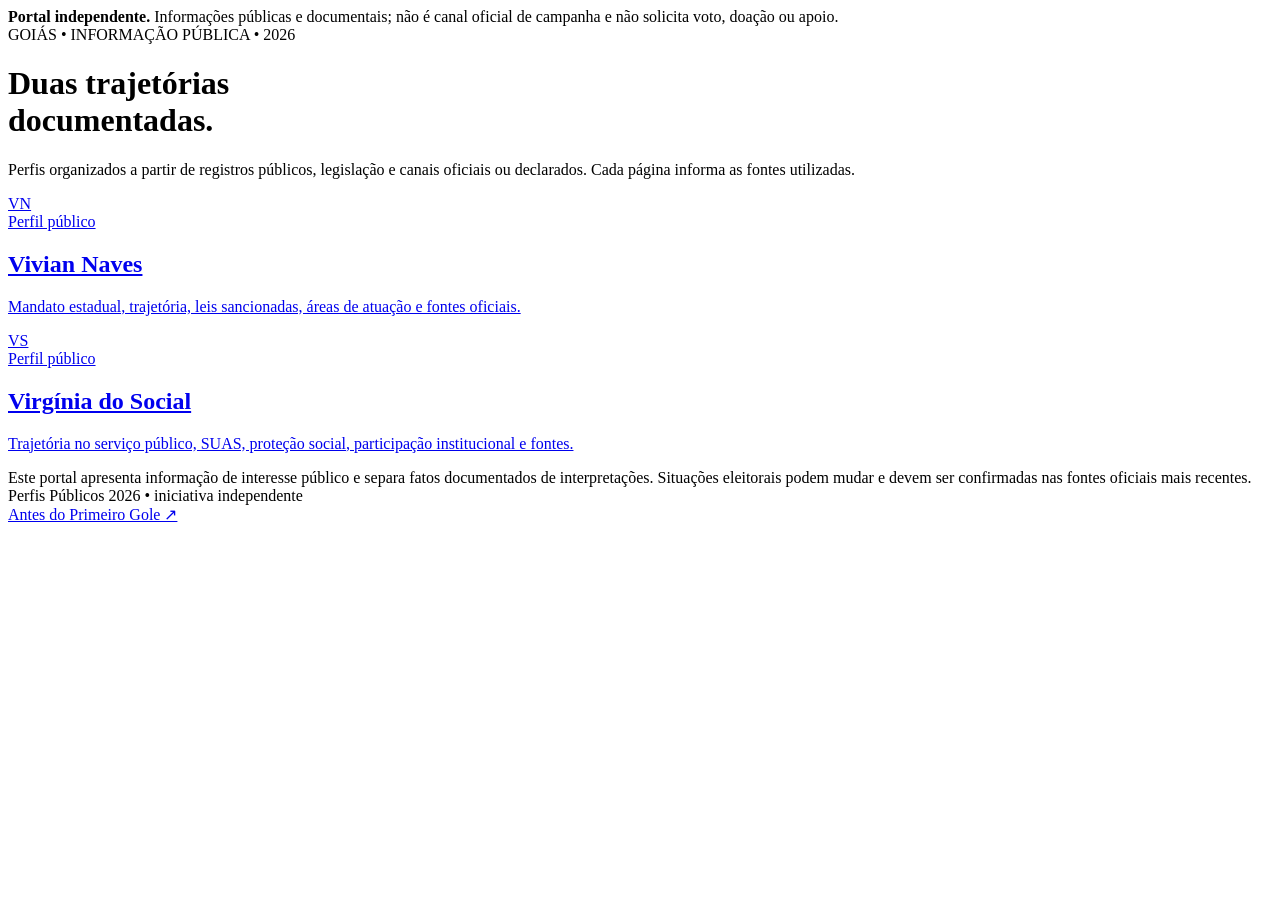
==== docs/index.html @ 51c9c421 "Prepare Pages root in docs" ====
<!doctype html><html lang="pt-BR"><head><meta charset="utf-8"><meta name="viewport" content="width=device-width,initial-scale=1"><meta name="description" content="Portal independente de informações públicas sobre Vivian Naves e Virgínia do Social, com fontes e canais públicos."><title>Perfis públicos 2026 — Vivian Naves e Virgínia do Social</title><link rel="stylesheet" href="assets/styles.css"></head><body><div class="notice"><div class="wrap"><strong>Portal independente.</strong> Informações públicas e documentais; não é canal oficial de campanha e não solicita voto, doação ou apoio.</div></div><main class="chooser"><div class="wrap"><span class="eyebrow">GOIÁS • INFORMAÇÃO PÚBLICA • 2026</span><h1>Duas trajetórias<br><span>documentadas.</span></h1><p class="lead">Perfis organizados a partir de registros públicos, legislação e canais oficiais ou declarados. Cada página informa as fontes utilizadas.</p><div class="choose-grid"><a class="choose" href="vivian/"><div class="profile-mark" aria-hidden="true">VN</div><div class="copy"><span class="tag">Perfil público</span><h2>Vivian Naves</h2><p>Mandato estadual, trajetória, leis sancionadas, áreas de atuação e fontes oficiais.</p></div></a><a class="choose" href="virginia/"><div class="profile-mark" aria-hidden="true">VS</div><div class="copy"><span class="tag">Perfil público</span><h2>Virgínia do Social</h2><p>Trajetória no serviço público, SUAS, proteção social, participação institucional e fontes.</p></div></a></div><div class="independent">Este portal apresenta informação de interesse público e separa fatos documentados de interpretações. Situações eleitorais podem mudar e devem ser confirmadas nas fontes oficiais mais recentes.</div></div></main><footer class="footer"><div class="wrap footer-grid"><div>Perfis Públicos 2026 • iniciativa independente</div><a href="https://rafaeel147-sketch.github.io/antes-do-primeiro-gole1/" target="_blank" rel="noopener">Antes do Primeiro Gole ↗</a></div></footer></body></html>
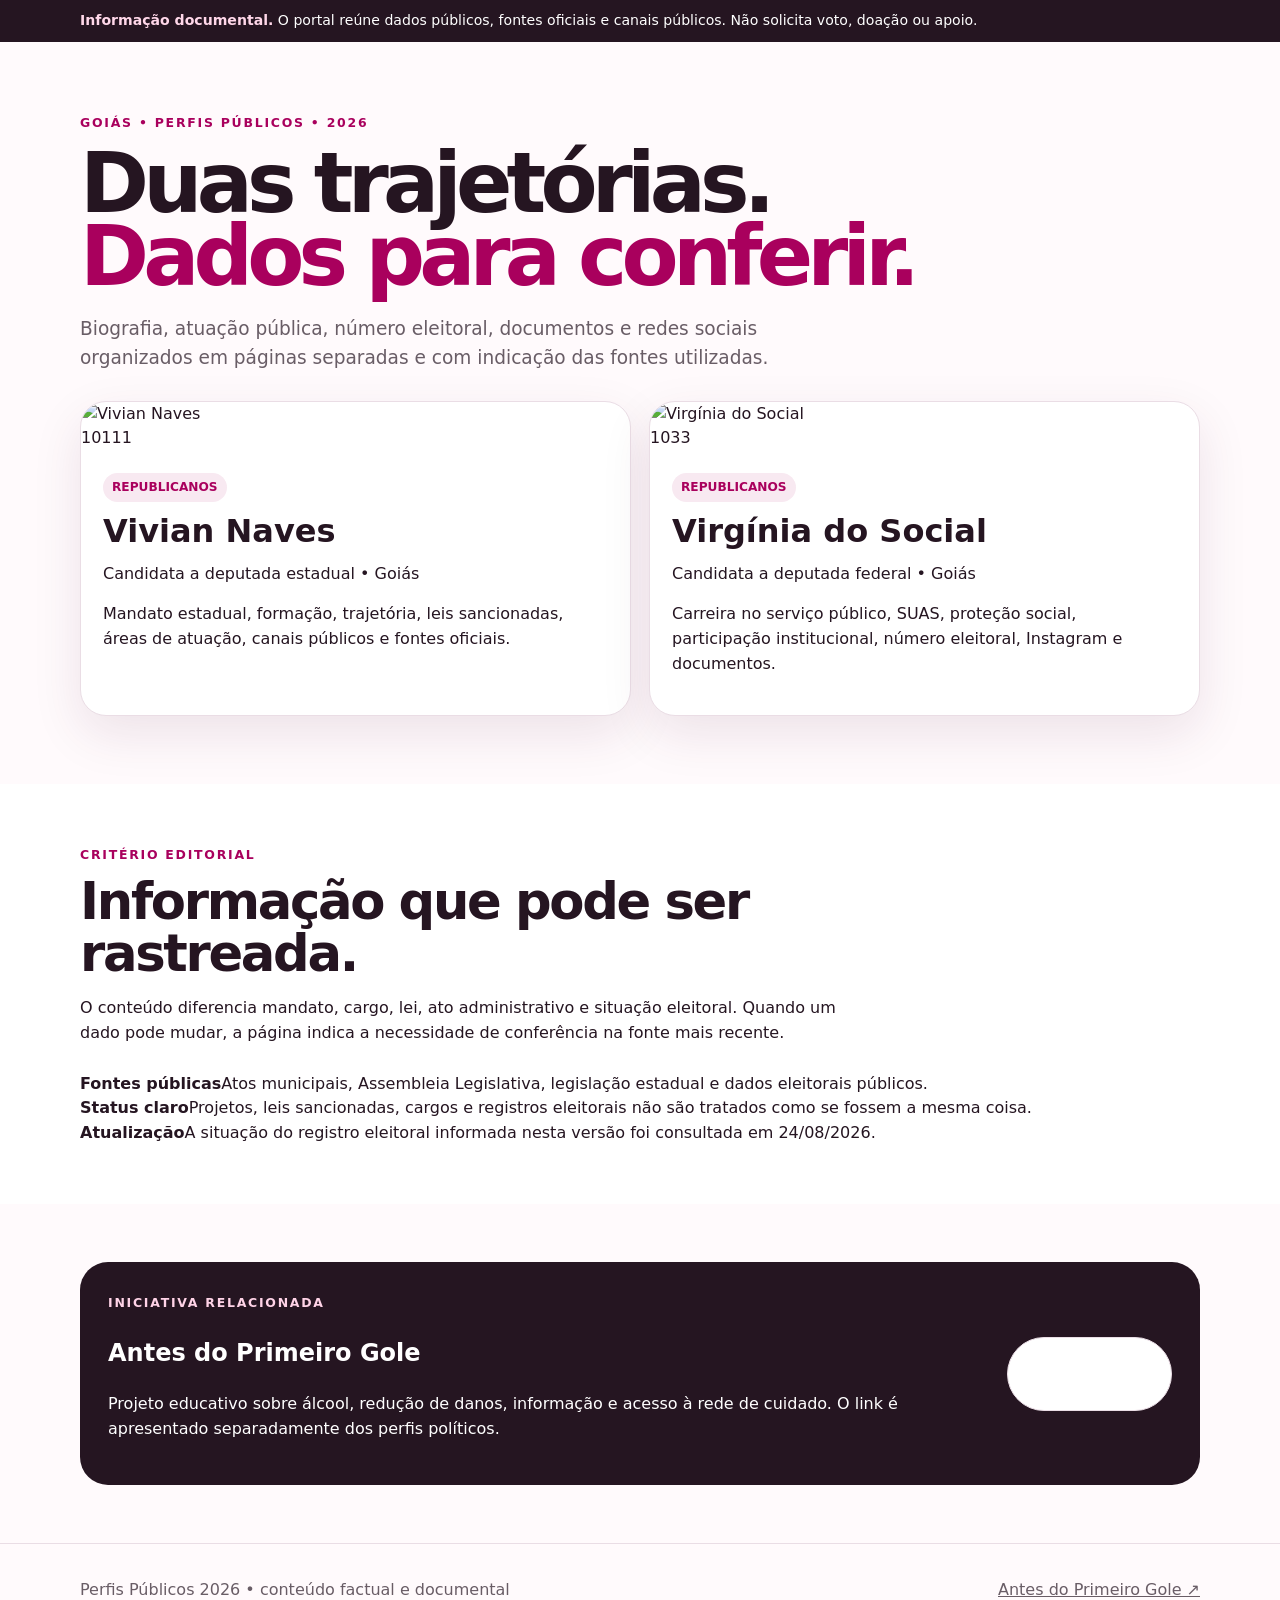
==== commit 70ea8040: "Publicar novo layout informativo" ====
--- a/docs/index.html
+++ b/docs/index.html
@@ -1 +1 @@
-<!doctype html><html lang="pt-BR"><head><meta charset="utf-8"><meta name="viewport" content="width=device-width,initial-scale=1"><meta name="description" content="Portal independente de informações públicas sobre Vivian Naves e Virgínia do Social, com fontes e canais públicos."><title>Perfis públicos 2026 — Vivian Naves e Virgínia do Social</title><link rel="stylesheet" href="assets/styles.css"></head><body><div class="notice"><div class="wrap"><strong>Portal independente.</strong> Informações públicas e documentais; não é canal oficial de campanha e não solicita voto, doação ou apoio.</div></div><main class="chooser"><div class="wrap"><span class="eyebrow">GOIÁS • INFORMAÇÃO PÚBLICA • 2026</span><h1>Duas trajetórias<br><span>documentadas.</span></h1><p class="lead">Perfis organizados a partir de registros públicos, legislação e canais oficiais ou declarados. Cada página informa as fontes utilizadas.</p><div class="choose-grid"><a class="choose" href="vivian/"><div class="profile-mark" aria-hidden="true">VN</div><div class="copy"><span class="tag">Perfil público</span><h2>Vivian Naves</h2><p>Mandato estadual, trajetória, leis sancionadas, áreas de atuação e fontes oficiais.</p></div></a><a class="choose" href="virginia/"><div class="profile-mark" aria-hidden="true">VS</div><div class="copy"><span class="tag">Perfil público</span><h2>Virgínia do Social</h2><p>Trajetória no serviço público, SUAS, proteção social, participação institucional e fontes.</p></div></a></div><div class="independent">Este portal apresenta informação de interesse público e separa fatos documentados de interpretações. Situações eleitorais podem mudar e devem ser confirmadas nas fontes oficiais mais recentes.</div></div></main><footer class="footer"><div class="wrap footer-grid"><div>Perfis Públicos 2026 • iniciativa independente</div><a href="https://rafaeel147-sketch.github.io/antes-do-primeiro-gole1/" target="_blank" rel="noopener">Antes do Primeiro Gole ↗</a></div></footer></body></html>+<!doctype html><html lang="pt-BR"><head><meta charset="utf-8"><meta name="viewport" content="width=device-width,initial-scale=1"><meta name="description" content="Perfis informativos de Vivian Naves e Virgínia do Social, com dados públicos, trajetória, números eleitorais e fontes documentais."><title>Perfis públicos 2026 — Vivian Naves e Virgínia do Social</title><link rel="stylesheet" href="assets/styles.css"></head><body><div class="notice"><div class="wrap"><strong>Informação documental.</strong> O portal reúne dados públicos, fontes oficiais e canais públicos. Não solicita voto, doação ou apoio.</div></div><main class="chooser"><div class="wrap"><span class="eyebrow">GOIÁS • PERFIS PÚBLICOS • 2026</span><h1>Duas trajetórias.<br><span>Dados para conferir.</span></h1><p class="lead">Biografia, atuação pública, número eleitoral, documentos e redes sociais organizados em páginas separadas e com indicação das fontes utilizadas.</p><div class="choose-grid"><a class="choose" href="vivian/"><div class="choose-photo"><img src="assets/vivian.jpg" alt="Vivian Naves"><div class="choose-number">10111</div></div><div class="copy"><span class="tag">REPUBLICANOS</span><h2>Vivian Naves</h2><div class="candidate-meta">Candidata a deputada estadual • Goiás</div><p>Mandato estadual, formação, trajetória, leis sancionadas, áreas de atuação, canais públicos e fontes oficiais.</p></div></a><a class="choose" href="virginia/"><div class="choose-photo"><img src="assets/virginia.jpg" alt="Virgínia do Social"><div class="choose-number">1033</div></div><div class="copy"><span class="tag">REPUBLICANOS</span><h2>Virgínia do Social</h2><div class="candidate-meta">Candidata a deputada federal • Goiás</div><p>Carreira no serviço público, SUAS, proteção social, participação institucional, número eleitoral, Instagram e documentos.</p></div></a></div></div></main><section class="section alt"><div class="wrap"><div class="section-head"><span class="eyebrow">Critério editorial</span><h2>Informação que pode ser rastreada.</h2><p>O conteúdo diferencia mandato, cargo, lei, ato administrativo e situação eleitoral. Quando um dado pode mudar, a página indica a necessidade de conferência na fonte mais recente.</p></div><div class="method-grid"><div class="method"><b>Fontes públicas</b>Atos municipais, Assembleia Legislativa, legislação estadual e dados eleitorais públicos.</div><div class="method"><b>Status claro</b>Projetos, leis sancionadas, cargos e registros eleitorais não são tratados como se fossem a mesma coisa.</div><div class="method"><b>Atualização</b>A situação do registro eleitoral informada nesta versão foi consultada em 24/08/2026.</div></div></div></section><section class="section"><div class="wrap"><div class="initiative"><div><span class="eyebrow" style="color:#ffd3e7">Iniciativa relacionada</span><h2>Antes do Primeiro Gole</h2><p>Projeto educativo sobre álcool, redução de danos, informação e acesso à rede de cuidado. O link é apresentado separadamente dos perfis políticos.</p></div><a class="btn" href="https://rafaeel147-sketch.github.io/antes-do-primeiro-gole1/" target="_blank" rel="noopener">Conhecer projeto ↗</a></div></div></section><footer class="footer"><div class="wrap footer-grid"><div>Perfis Públicos 2026 • conteúdo factual e documental</div><a href="https://rafaeel147-sketch.github.io/antes-do-primeiro-gole1/" target="_blank" rel="noopener">Antes do Primeiro Gole ↗</a></div></footer></body></html>
--- a/docs/assets/styles.css
+++ b/docs/assets/styles.css
@@ -0,0 +1 @@
+:root{--bg:#fffafc;--ink:#251521;--muted:#695d66;--line:#eadde5;--pink:#a9005d;--soft:#f8e9f1;--card:#fff;--shadow:0 18px 50px rgba(75,20,55,.10)}*{box-sizing:border-box}html{scroll-behavior:smooth}body{margin:0;font-family:Inter,system-ui,-apple-system,Segoe UI,Roboto,Arial,sans-serif;background:var(--bg);color:var(--ink);line-height:1.55}a{color:inherit}.wrap{width:min(1120px,calc(100% - 32px));margin:auto}.notice{background:#251521;color:#fff;font-size:.88rem;padding:10px 0}.notice strong{color:#ffd7e9}.top{position:sticky;top:0;z-index:10;background:rgba(255,250,252,.94);backdrop-filter:blur(14px);border-bottom:1px solid var(--line)}.nav{min-height:72px;display:flex;align-items:center;justify-content:space-between;gap:18px}.brand{text-decoration:none;font-weight:900;letter-spacing:-.03em}.brand small{display:block;font-weight:600;color:var(--muted);letter-spacing:0}.navlinks{display:flex;gap:18px;align-items:center}.navlinks a{text-decoration:none;font-weight:700;font-size:.94rem}.btn{display:inline-flex;align-items:center;justify-content:center;border:1px solid var(--line);border-radius:999px;padding:11px 17px;text-decoration:none;font-weight:800;background:#fff}.btn.primary{background:var(--pink);color:#fff;border-color:var(--pink)}.hero{padding:72px 0 46px}.hero-grid{display:grid;grid-template-columns:1.2fr .8fr;align-items:center;gap:44px}.eyebrow{font-size:.78rem;font-weight:900;letter-spacing:.14em;text-transform:uppercase;color:var(--pink)}h1{font-size:clamp(3rem,8vw,6.3rem);line-height:.88;letter-spacing:-.07em;margin:12px 0 22px}h1 span{color:var(--pink)}.lead{font-size:1.16rem;color:var(--muted);max-width:720px}.actions{display:flex;gap:10px;flex-wrap:wrap;margin-top:26px}.portrait{border-radius:32px;overflow:hidden;box-shadow:var(--shadow);aspect-ratio:4/5;background:#eee}.portrait img{width:100%;height:100%;object-fit:cover}.caption{font-size:.82rem;color:var(--muted);margin-top:8px}.section{padding:58px 0}.section.alt{background:#fff}.section-head{max-width:780px;margin-bottom:26px}.section-head h2{font-size:clamp(2rem,4vw,3.35rem);letter-spacing:-.045em;line-height:1.03;margin:8px 0 10px}.grid{display:grid;grid-template-columns:repeat(3,1fr);gap:16px}.card{background:var(--card);border:1px solid var(--line);border-radius:22px;padding:22px;box-shadow:0 10px 30px rgba(75,20,55,.04)}.card h3{margin:8px 0}.tag{display:inline-block;background:var(--soft);color:var(--pink);font-size:.76rem;font-weight:900;border-radius:999px;padding:5px 9px}.facts{display:grid;grid-template-columns:repeat(4,1fr);gap:12px}.fact{background:#fff;border:1px solid var(--line);border-radius:18px;padding:18px}.fact b{display:block;font-size:1.3rem}.fact span{color:var(--muted);font-size:.88rem}.timeline{border-left:2px solid var(--line);margin-left:9px}.timeline-item{position:relative;padding:0 0 22px 28px}.timeline-item:before{content:'';position:absolute;left:-8px;top:5px;width:14px;height:14px;border-radius:50%;background:var(--pink)}.year{font-weight:900;color:var(--pink)}.sources{display:grid;grid-template-columns:repeat(2,1fr);gap:10px}.source{display:flex;justify-content:space-between;gap:14px;background:#fff;border:1px solid var(--line);border-radius:16px;padding:16px;text-decoration:none}.source span{color:var(--muted);font-size:.9rem}.contactbox,.initiative{background:#251521;color:#fff;border-radius:28px;padding:28px;display:flex;justify-content:space-between;gap:24px;align-items:center}.contactbox a,.initiative a{color:#fff}.contactlinks{display:flex;gap:10px;flex-wrap:wrap}.contactlinks .btn{background:transparent;border-color:#735c6c;color:#fff}.legal{font-size:.82rem;color:var(--muted)}.footer{padding:34px 0;border-top:1px solid var(--line);color:var(--muted)}.footer-grid{display:flex;justify-content:space-between;gap:20px;align-items:center}.chooser{padding:68px 0}.chooser h1{font-size:clamp(2.8rem,7vw,5.2rem)}.choose-grid{display:grid;grid-template-columns:1fr 1fr;gap:18px;margin-top:28px}.choose{background:#fff;border:1px solid var(--line);border-radius:26px;overflow:hidden;text-decoration:none;box-shadow:var(--shadow)}.choose img{width:100%;height:370px;object-fit:cover}.choose .copy{padding:22px}.choose h2{font-size:2rem;margin:5px 0}.independent{margin-top:20px;padding:16px 18px;border:1px solid var(--line);background:#fff;border-radius:16px;color:var(--muted)}.profile-mark{height:330px;display:grid;place-items:center;background:linear-gradient(135deg,#f6d9e9,#fff1f7);font-size:5rem;font-weight:950;color:var(--pink);letter-spacing:-.08em}.choose:nth-child(2) .profile-mark{background:linear-gradient(135deg,#f3e6ef,#fff)}@media(max-width:800px){.navlinks{display:none}.hero-grid,.choose-grid{grid-template-columns:1fr}.hero{padding-top:42px}.portrait{max-width:520px}.grid,.facts,.sources{grid-template-columns:1fr}.contactbox,.initiative,.footer-grid{align-items:flex-start;flex-direction:column}.choose img{height:320px}}
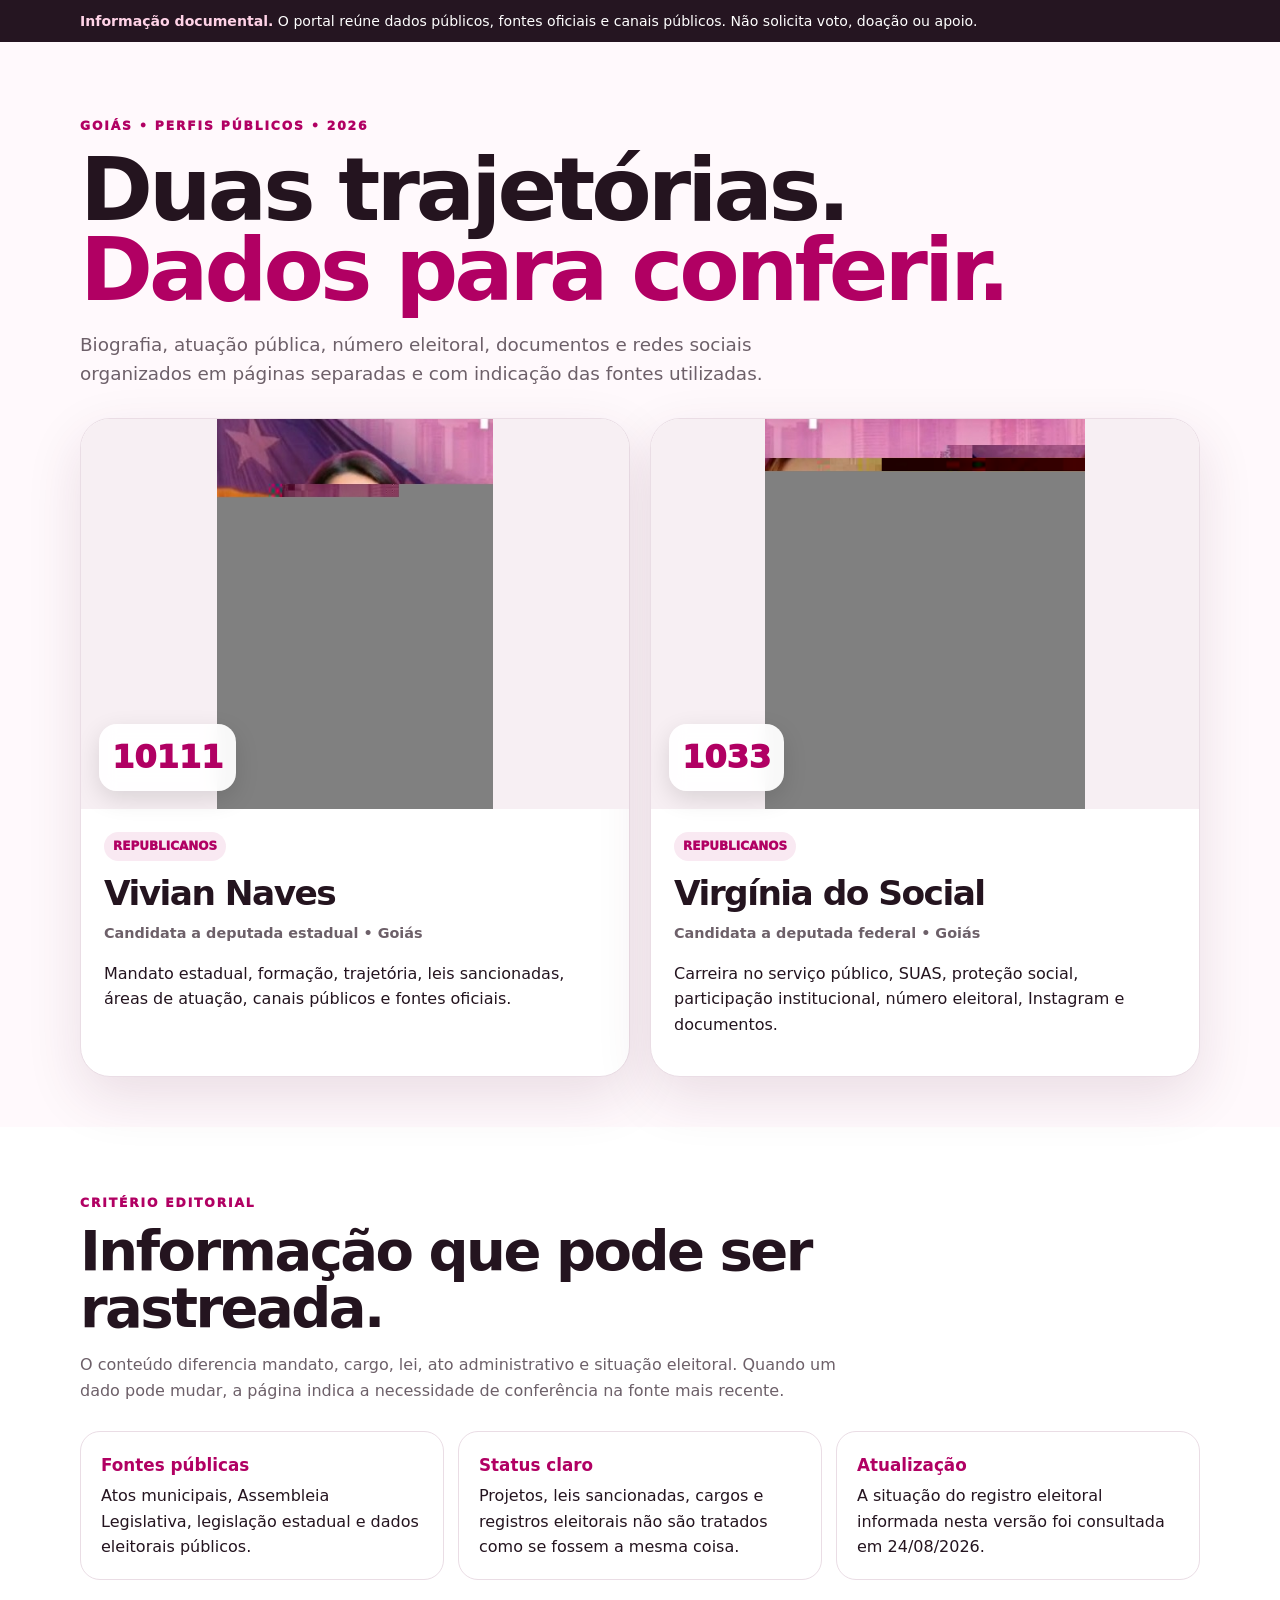
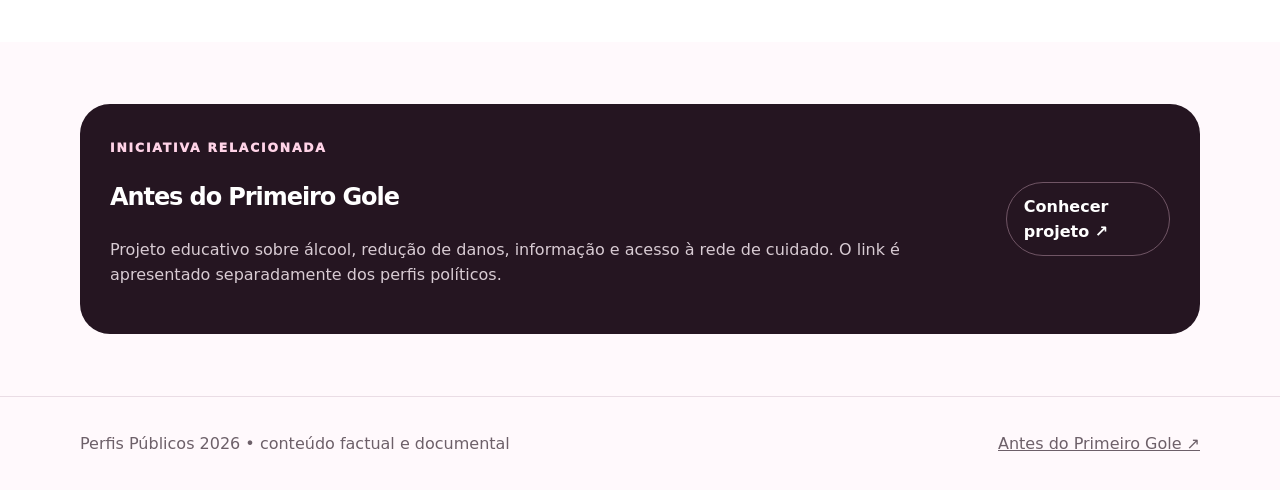
==== commit be3bff60: "Corrigir fotos com fontes oficiais e fallback local" ====
--- a/docs/index.html
+++ b/docs/index.html
@@ -1 +1 @@
-<!doctype html><html lang="pt-BR"><head><meta charset="utf-8"><meta name="viewport" content="width=device-width,initial-scale=1"><meta name="description" content="Perfis informativos de Vivian Naves e Virgínia do Social, com dados públicos, trajetória, números eleitorais e fontes documentais."><title>Perfis públicos 2026 — Vivian Naves e Virgínia do Social</title><link rel="stylesheet" href="assets/styles.css"></head><body><div class="notice"><div class="wrap"><strong>Informação documental.</strong> O portal reúne dados públicos, fontes oficiais e canais públicos. Não solicita voto, doação ou apoio.</div></div><main class="chooser"><div class="wrap"><span class="eyebrow">GOIÁS • PERFIS PÚBLICOS • 2026</span><h1>Duas trajetórias.<br><span>Dados para conferir.</span></h1><p class="lead">Biografia, atuação pública, número eleitoral, documentos e redes sociais organizados em páginas separadas e com indicação das fontes utilizadas.</p><div class="choose-grid"><a class="choose" href="vivian/"><div class="choose-photo"><img src="assets/vivian.jpg" alt="Vivian Naves"><div class="choose-number">10111</div></div><div class="copy"><span class="tag">REPUBLICANOS</span><h2>Vivian Naves</h2><div class="candidate-meta">Candidata a deputada estadual • Goiás</div><p>Mandato estadual, formação, trajetória, leis sancionadas, áreas de atuação, canais públicos e fontes oficiais.</p></div></a><a class="choose" href="virginia/"><div class="choose-photo"><img src="assets/virginia.jpg" alt="Virgínia do Social"><div class="choose-number">1033</div></div><div class="copy"><span class="tag">REPUBLICANOS</span><h2>Virgínia do Social</h2><div class="candidate-meta">Candidata a deputada federal • Goiás</div><p>Carreira no serviço público, SUAS, proteção social, participação institucional, número eleitoral, Instagram e documentos.</p></div></a></div></div></main><section class="section alt"><div class="wrap"><div class="section-head"><span class="eyebrow">Critério editorial</span><h2>Informação que pode ser rastreada.</h2><p>O conteúdo diferencia mandato, cargo, lei, ato administrativo e situação eleitoral. Quando um dado pode mudar, a página indica a necessidade de conferência na fonte mais recente.</p></div><div class="method-grid"><div class="method"><b>Fontes públicas</b>Atos municipais, Assembleia Legislativa, legislação estadual e dados eleitorais públicos.</div><div class="method"><b>Status claro</b>Projetos, leis sancionadas, cargos e registros eleitorais não são tratados como se fossem a mesma coisa.</div><div class="method"><b>Atualização</b>A situação do registro eleitoral informada nesta versão foi consultada em 24/08/2026.</div></div></div></section><section class="section"><div class="wrap"><div class="initiative"><div><span class="eyebrow" style="color:#ffd3e7">Iniciativa relacionada</span><h2>Antes do Primeiro Gole</h2><p>Projeto educativo sobre álcool, redução de danos, informação e acesso à rede de cuidado. O link é apresentado separadamente dos perfis políticos.</p></div><a class="btn" href="https://rafaeel147-sketch.github.io/antes-do-primeiro-gole1/" target="_blank" rel="noopener">Conhecer projeto ↗</a></div></div></section><footer class="footer"><div class="wrap footer-grid"><div>Perfis Públicos 2026 • conteúdo factual e documental</div><a href="https://rafaeel147-sketch.github.io/antes-do-primeiro-gole1/" target="_blank" rel="noopener">Antes do Primeiro Gole ↗</a></div></footer></body></html>+<!doctype html><html lang="pt-BR"><head><meta charset="utf-8"><meta name="viewport" content="width=device-width,initial-scale=1"><meta name="description" content="Perfis informativos de Vivian Naves e Virgínia do Social, com dados públicos, trajetória, números eleitorais e fontes documentais."><title>Perfis públicos 2026 — Vivian Naves e Virgínia do Social</title><link rel="stylesheet" href="assets/styles.css"></head><body><div class="notice"><div class="wrap"><strong>Informação documental.</strong> O portal reúne dados públicos, fontes oficiais e canais públicos. Não solicita voto, doação ou apoio.</div></div><main class="chooser"><div class="wrap"><span class="eyebrow">GOIÁS • PERFIS PÚBLICOS • 2026</span><h1>Duas trajetórias.<br><span>Dados para conferir.</span></h1><p class="lead">Biografia, atuação pública, número eleitoral, documentos e redes sociais organizados em páginas separadas e com indicação das fontes utilizadas.</p><div class="choose-grid"><a class="choose" href="vivian/"><div class="choose-photo"><img src="https://saba.al.go.leg.br/v1/view/portal/public/1YAPKnLk74WZzRdQNz62yg%3D%3D?t=1787587829" alt="Vivian Naves" referrerpolicy="no-referrer" style="object-fit:contain;object-position:center;background:#f7eff3" onerror="this.onerror=null;this.src='assets/vivian.jpg'"><div class="choose-number">10111</div></div><div class="copy"><span class="tag">REPUBLICANOS</span><h2>Vivian Naves</h2><div class="candidate-meta">Candidata a deputada estadual • Goiás</div><p>Mandato estadual, formação, trajetória, leis sancionadas, áreas de atuação, canais públicos e fontes oficiais.</p></div></a><a class="choose" href="virginia/"><div class="choose-photo"><img src="https://candidatos.nexojornal.com.br/fotos/90002548371.jpg" alt="Virgínia do Social" referrerpolicy="no-referrer" style="object-fit:contain;object-position:center;background:#f7eff3" onerror="this.onerror=null;this.src='assets/virginia.jpg'"><div class="choose-number">1033</div></div><div class="copy"><span class="tag">REPUBLICANOS</span><h2>Virgínia do Social</h2><div class="candidate-meta">Candidata a deputada federal • Goiás</div><p>Carreira no serviço público, SUAS, proteção social, participação institucional, número eleitoral, Instagram e documentos.</p></div></a></div></div></main><section class="section alt"><div class="wrap"><div class="section-head"><span class="eyebrow">Critério editorial</span><h2>Informação que pode ser rastreada.</h2><p>O conteúdo diferencia mandato, cargo, lei, ato administrativo e situação eleitoral. Quando um dado pode mudar, a página indica a necessidade de conferência na fonte mais recente.</p></div><div class="method-grid"><div class="method"><b>Fontes públicas</b>Atos municipais, Assembleia Legislativa, legislação estadual e dados eleitorais públicos.</div><div class="method"><b>Status claro</b>Projetos, leis sancionadas, cargos e registros eleitorais não são tratados como se fossem a mesma coisa.</div><div class="method"><b>Atualização</b>A situação do registro eleitoral informada nesta versão foi consultada em 24/08/2026.</div></div></div></section><section class="section"><div class="wrap"><div class="initiative"><div><span class="eyebrow" style="color:#ffd3e7">Iniciativa relacionada</span><h2>Antes do Primeiro Gole</h2><p>Projeto educativo sobre álcool, redução de danos, informação e acesso à rede de cuidado. O link é apresentado separadamente dos perfis políticos.</p></div><a class="btn" href="https://rafaeel147-sketch.github.io/antes-do-primeiro-gole1/" target="_blank" rel="noopener">Conhecer projeto ↗</a></div></div></section><footer class="footer"><div class="wrap footer-grid"><div>Perfis Públicos 2026 • conteúdo factual e documental</div><a href="https://rafaeel147-sketch.github.io/antes-do-primeiro-gole1/" target="_blank" rel="noopener">Antes do Primeiro Gole ↗</a></div></footer></body></html>
--- a/docs/assets/styles.css
+++ b/docs/assets/styles.css
@@ -1 +1 @@
-:root{--bg:#fffafc;--ink:#251521;--muted:#695d66;--line:#eadde5;--pink:#a9005d;--soft:#f8e9f1;--card:#fff;--shadow:0 18px 50px rgba(75,20,55,.10)}*{box-sizing:border-box}html{scroll-behavior:smooth}body{margin:0;font-family:Inter,system-ui,-apple-system,Segoe UI,Roboto,Arial,sans-serif;background:var(--bg);color:var(--ink);line-height:1.55}a{color:inherit}.wrap{width:min(1120px,calc(100% - 32px));margin:auto}.notice{background:#251521;color:#fff;font-size:.88rem;padding:10px 0}.notice strong{color:#ffd7e9}.top{position:sticky;top:0;z-index:10;background:rgba(255,250,252,.94);backdrop-filter:blur(14px);border-bottom:1px solid var(--line)}.nav{min-height:72px;display:flex;align-items:center;justify-content:space-between;gap:18px}.brand{text-decoration:none;font-weight:900;letter-spacing:-.03em}.brand small{display:block;font-weight:600;color:var(--muted);letter-spacing:0}.navlinks{display:flex;gap:18px;align-items:center}.navlinks a{text-decoration:none;font-weight:700;font-size:.94rem}.btn{display:inline-flex;align-items:center;justify-content:center;border:1px solid var(--line);border-radius:999px;padding:11px 17px;text-decoration:none;font-weight:800;background:#fff}.btn.primary{background:var(--pink);color:#fff;border-color:var(--pink)}.hero{padding:72px 0 46px}.hero-grid{display:grid;grid-template-columns:1.2fr .8fr;align-items:center;gap:44px}.eyebrow{font-size:.78rem;font-weight:900;letter-spacing:.14em;text-transform:uppercase;color:var(--pink)}h1{font-size:clamp(3rem,8vw,6.3rem);line-height:.88;letter-spacing:-.07em;margin:12px 0 22px}h1 span{color:var(--pink)}.lead{font-size:1.16rem;color:var(--muted);max-width:720px}.actions{display:flex;gap:10px;flex-wrap:wrap;margin-top:26px}.portrait{border-radius:32px;overflow:hidden;box-shadow:var(--shadow);aspect-ratio:4/5;background:#eee}.portrait img{width:100%;height:100%;object-fit:cover}.caption{font-size:.82rem;color:var(--muted);margin-top:8px}.section{padding:58px 0}.section.alt{background:#fff}.section-head{max-width:780px;margin-bottom:26px}.section-head h2{font-size:clamp(2rem,4vw,3.35rem);letter-spacing:-.045em;line-height:1.03;margin:8px 0 10px}.grid{display:grid;grid-template-columns:repeat(3,1fr);gap:16px}.card{background:var(--card);border:1px solid var(--line);border-radius:22px;padding:22px;box-shadow:0 10px 30px rgba(75,20,55,.04)}.card h3{margin:8px 0}.tag{display:inline-block;background:var(--soft);color:var(--pink);font-size:.76rem;font-weight:900;border-radius:999px;padding:5px 9px}.facts{display:grid;grid-template-columns:repeat(4,1fr);gap:12px}.fact{background:#fff;border:1px solid var(--line);border-radius:18px;padding:18px}.fact b{display:block;font-size:1.3rem}.fact span{color:var(--muted);font-size:.88rem}.timeline{border-left:2px solid var(--line);margin-left:9px}.timeline-item{position:relative;padding:0 0 22px 28px}.timeline-item:before{content:'';position:absolute;left:-8px;top:5px;width:14px;height:14px;border-radius:50%;background:var(--pink)}.year{font-weight:900;color:var(--pink)}.sources{display:grid;grid-template-columns:repeat(2,1fr);gap:10px}.source{display:flex;justify-content:space-between;gap:14px;background:#fff;border:1px solid var(--line);border-radius:16px;padding:16px;text-decoration:none}.source span{color:var(--muted);font-size:.9rem}.contactbox,.initiative{background:#251521;color:#fff;border-radius:28px;padding:28px;display:flex;justify-content:space-between;gap:24px;align-items:center}.contactbox a,.initiative a{color:#fff}.contactlinks{display:flex;gap:10px;flex-wrap:wrap}.contactlinks .btn{background:transparent;border-color:#735c6c;color:#fff}.legal{font-size:.82rem;color:var(--muted)}.footer{padding:34px 0;border-top:1px solid var(--line);color:var(--muted)}.footer-grid{display:flex;justify-content:space-between;gap:20px;align-items:center}.chooser{padding:68px 0}.chooser h1{font-size:clamp(2.8rem,7vw,5.2rem)}.choose-grid{display:grid;grid-template-columns:1fr 1fr;gap:18px;margin-top:28px}.choose{background:#fff;border:1px solid var(--line);border-radius:26px;overflow:hidden;text-decoration:none;box-shadow:var(--shadow)}.choose img{width:100%;height:370px;object-fit:cover}.choose .copy{padding:22px}.choose h2{font-size:2rem;margin:5px 0}.independent{margin-top:20px;padding:16px 18px;border:1px solid var(--line);background:#fff;border-radius:16px;color:var(--muted)}.profile-mark{height:330px;display:grid;place-items:center;background:linear-gradient(135deg,#f6d9e9,#fff1f7);font-size:5rem;font-weight:950;color:var(--pink);letter-spacing:-.08em}.choose:nth-child(2) .profile-mark{background:linear-gradient(135deg,#f3e6ef,#fff)}@media(max-width:800px){.navlinks{display:none}.hero-grid,.choose-grid{grid-template-columns:1fr}.hero{padding-top:42px}.portrait{max-width:520px}.grid,.facts,.sources{grid-template-columns:1fr}.contactbox,.initiative,.footer-grid{align-items:flex-start;flex-direction:column}.choose img{height:320px}}+:root{--bg:#fff9fc;--surface:#fff;--ink:#24141f;--muted:#6d6069;--line:#eadde5;--pink:#b10063;--pink2:#e52988;--soft:#f9e9f2;--dark:#251521;--shadow:0 20px 55px rgba(85,22,61,.12);--radius:26px}*{box-sizing:border-box}html{scroll-behavior:smooth}body{margin:0;font-family:Inter,system-ui,-apple-system,Segoe UI,Roboto,Arial,sans-serif;background:var(--bg);color:var(--ink);line-height:1.58}a{color:inherit}.wrap{width:min(1120px,calc(100% - 32px));margin:auto}.notice{background:var(--dark);color:#fff;font-size:.88rem;padding:10px 0}.notice strong{color:#ffd3e7}.top{position:sticky;top:0;z-index:20;background:rgba(255,249,252,.94);backdrop-filter:blur(16px);border-bottom:1px solid var(--line)}.nav{min-height:72px;display:flex;align-items:center;justify-content:space-between;gap:18px}.brand{text-decoration:none;font-weight:950;letter-spacing:-.04em}.brand small{display:block;font-size:.75rem;font-weight:700;color:var(--muted);letter-spacing:.01em}.navlinks{display:flex;gap:18px;align-items:center}.navlinks a{text-decoration:none;font-weight:800;font-size:.92rem}.eyebrow{font-size:.77rem;font-weight:950;letter-spacing:.15em;text-transform:uppercase;color:var(--pink)}h1,h2,h3{letter-spacing:-.045em}.hero{padding:70px 0 54px}.hero-grid{display:grid;grid-template-columns:1.08fr .92fr;gap:54px;align-items:center}.hero h1{font-size:clamp(3.5rem,8vw,6.6rem);line-height:.88;margin:12px 0 18px}.hero h1 span{color:var(--pink)}.lead{font-size:1.15rem;color:var(--muted);max-width:720px}.identity-line{display:flex;gap:10px;align-items:center;flex-wrap:wrap;margin:18px 0 8px}.pill{display:inline-flex;align-items:center;gap:7px;border:1px solid var(--line);background:#fff;border-radius:999px;padding:8px 12px;font-size:.84rem;font-weight:850}.pill.status:before{content:'';width:8px;height:8px;border-radius:50%;background:#d49b00}.number-badge{display:inline-grid;place-items:center;background:linear-gradient(135deg,var(--pink),var(--pink2));color:#fff;border-radius:22px;padding:15px 22px;font-size:clamp(2rem,5vw,3.4rem);line-height:1;font-weight:1000;letter-spacing:-.06em;box-shadow:0 14px 35px rgba(177,0,99,.22)}.actions{display:flex;gap:10px;flex-wrap:wrap;margin-top:25px}.btn{display:inline-flex;align-items:center;justify-content:center;border:1px solid var(--line);border-radius:999px;padding:11px 17px;text-decoration:none;font-weight:850;background:#fff}.btn.primary{background:var(--pink);color:#fff;border-color:var(--pink)}.photo-card{position:relative}.portrait{border-radius:34px;overflow:hidden;box-shadow:var(--shadow);aspect-ratio:4/5;background:#eee;border:1px solid rgba(255,255,255,.8)}.portrait img{width:100%;height:100%;object-fit:cover;object-position:center top;display:block}.photo-number{position:absolute;left:-16px;bottom:34px;background:#fff;border:1px solid var(--line);border-radius:20px;padding:12px 16px;box-shadow:var(--shadow)}.photo-number small{display:block;color:var(--muted);font-weight:800;font-size:.7rem;text-transform:uppercase;letter-spacing:.12em}.photo-number b{font-size:2rem;color:var(--pink);line-height:1}.caption{font-size:.78rem;color:var(--muted);margin-top:9px}.section{padding:62px 0}.section.alt{background:#fff}.section.dark{background:var(--dark);color:#fff}.section-head{max-width:790px;margin-bottom:28px}.section-head h2{font-size:clamp(2.05rem,4.5vw,3.5rem);line-height:1.02;margin:8px 0 10px}.section-head p{color:var(--muted)}.dark .section-head p{color:#d8cbd3}.facts{display:grid;grid-template-columns:repeat(4,1fr);gap:13px}.fact{background:#fff;border:1px solid var(--line);border-radius:20px;padding:19px}.fact b{display:block;font-size:1.4rem;color:var(--pink)}.fact span{display:block;color:var(--muted);font-size:.87rem;margin-top:4px}.bio-grid{display:grid;grid-template-columns:.9fr 1.1fr;gap:34px}.bio-card{background:#fff;border:1px solid var(--line);border-radius:var(--radius);padding:25px;box-shadow:0 10px 28px rgba(75,20,55,.04)}.bio-card p:first-child{margin-top:0}.timeline{border-left:2px solid var(--line);margin-left:9px}.timeline-item{position:relative;padding:0 0 25px 28px}.timeline-item:before{content:'';position:absolute;left:-8px;top:6px;width:14px;height:14px;border-radius:50%;background:var(--pink)}.year{font-weight:950;color:var(--pink)}.timeline-item strong{display:block;font-size:1.06rem}.legal{font-size:.82rem;color:var(--muted)}.grid{display:grid;grid-template-columns:repeat(3,1fr);gap:16px}.card{background:var(--surface);border:1px solid var(--line);border-radius:22px;padding:22px;box-shadow:0 10px 30px rgba(75,20,55,.04)}.card h3{margin:8px 0}.tag{display:inline-block;background:var(--soft);color:var(--pink);font-size:.75rem;font-weight:950;border-radius:999px;padding:5px 9px}.sources{display:grid;grid-template-columns:repeat(2,1fr);gap:10px}.source{display:flex;justify-content:space-between;gap:14px;background:#fff;border:1px solid var(--line);border-radius:17px;padding:16px;text-decoration:none}.source:hover{border-color:#d9afc7}.source span{color:var(--muted);font-size:.87rem;text-align:right}.contactbox,.initiative{background:var(--dark);color:#fff;border-radius:30px;padding:30px;display:flex;justify-content:space-between;gap:24px;align-items:center}.contactbox p,.initiative p{color:#d8cbd3}.contactlinks{display:flex;gap:10px;flex-wrap:wrap}.contactbox .btn,.initiative .btn{background:transparent;color:#fff;border-color:#705565}.footer{padding:34px 0;border-top:1px solid var(--line);color:var(--muted)}.footer-grid{display:flex;justify-content:space-between;gap:20px;align-items:center}.chooser{padding:70px 0 50px}.chooser h1{font-size:clamp(3rem,7vw,5.5rem);line-height:.92;margin:12px 0 18px}.chooser h1 span{color:var(--pink)}.choose-grid{display:grid;grid-template-columns:1fr 1fr;gap:20px;margin-top:30px}.choose{background:#fff;border:1px solid var(--line);border-radius:30px;overflow:hidden;text-decoration:none;box-shadow:var(--shadow);transition:transform .18s ease,box-shadow .18s ease}.choose:hover{transform:translateY(-3px);box-shadow:0 25px 65px rgba(85,22,61,.16)}.choose-photo{height:390px;position:relative;background:var(--soft)}.choose-photo img{width:100%;height:100%;object-fit:cover;object-position:center top;display:block}.choose-number{position:absolute;left:18px;bottom:18px;background:rgba(255,255,255,.94);backdrop-filter:blur(8px);border-radius:18px;padding:8px 13px;font-size:2rem;font-weight:1000;color:var(--pink);box-shadow:0 8px 24px rgba(0,0,0,.12)}.choose .copy{padding:23px}.choose h2{font-size:2.15rem;margin:5px 0 2px}.candidate-meta{font-size:.9rem;font-weight:800;color:var(--muted);margin-bottom:10px}.method-grid{display:grid;grid-template-columns:repeat(3,1fr);gap:14px}.method{background:#fff;border:1px solid var(--line);border-radius:20px;padding:20px}.method b{display:block;color:var(--pink);font-size:1.05rem;margin-bottom:5px}.independent{margin-top:20px;padding:16px 18px;border:1px solid var(--line);background:#fff;border-radius:16px;color:var(--muted)}@media(max-width:850px){.navlinks{display:none}.hero-grid,.choose-grid,.bio-grid{grid-template-columns:1fr}.hero{padding-top:42px}.portrait{max-width:560px;margin:auto}.photo-number{left:14px}.grid,.facts,.sources,.method-grid{grid-template-columns:1fr}.contactbox,.initiative,.footer-grid{align-items:flex-start;flex-direction:column}.choose-photo{height:360px}.hero h1{font-size:clamp(3.3rem,15vw,5.3rem)}}
